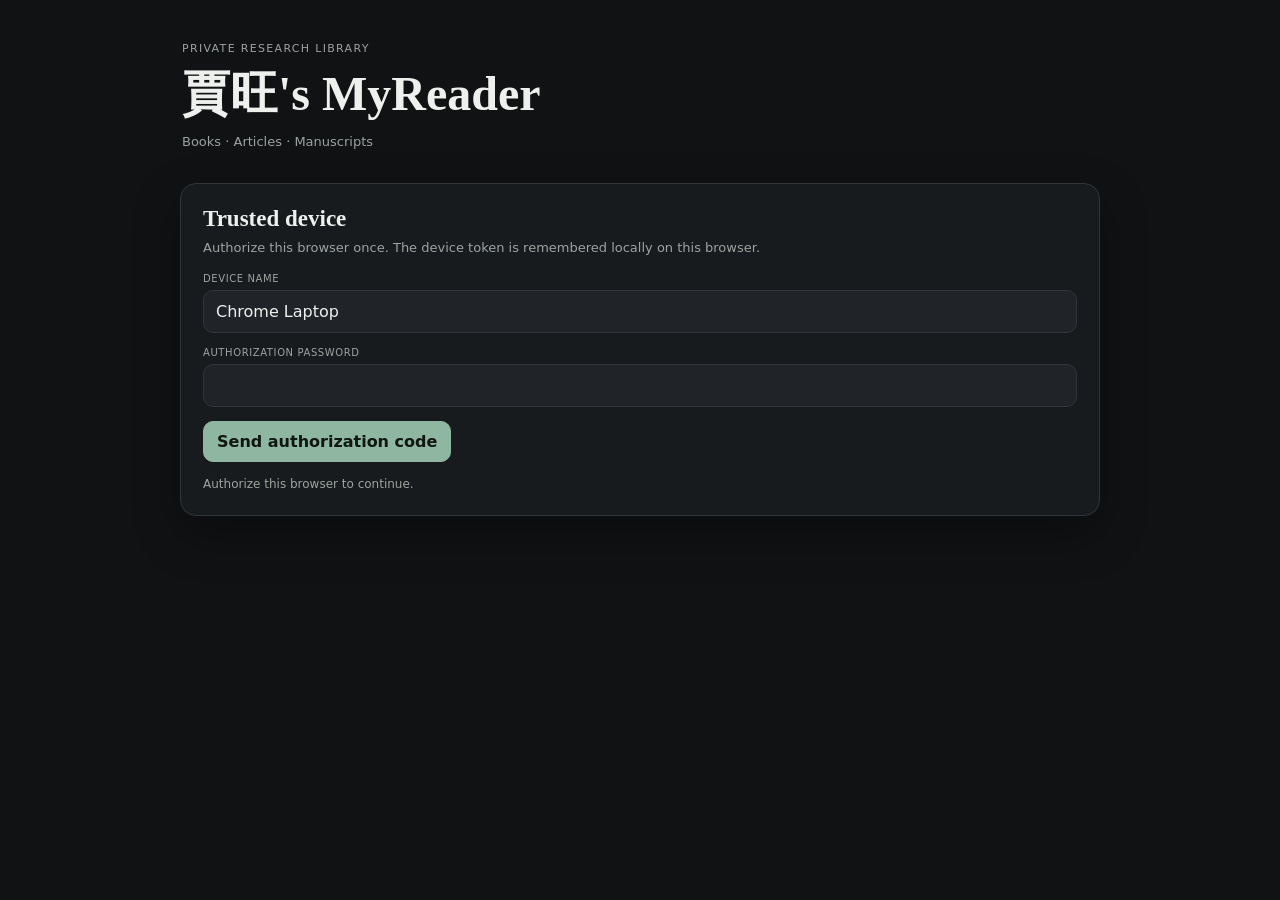
==== index.html @ c9327aa3 "V3 persistent shell and bootstrap warmup" ====
<!doctype html>
<!-- V3_MYREADER_PERSISTENT_SHELL_20261114 -->
<html lang="en">
<head>
  <meta charset="utf-8">
  <meta name="viewport" content="width=device-width,initial-scale=1,viewport-fit=cover">
  <meta name="referrer" content="no-referrer">
  <title>賈旺's MyReader</title>
  <style>
    :root{color-scheme:dark;--bg:#101214;--paper:#181b1e;--paper2:#202428;--ink:#eef0ed;--muted:#9da39f;--line:#30363a;--accent:#8fb6a0;--accent2:#b6d7c2;--danger:#e6a0a0;--shadow:0 18px 48px rgba(0,0,0,.32)}
    *{box-sizing:border-box}
    html,body{margin:0;min-height:100%;background:var(--bg);color:var(--ink)}
    body{font-family:Inter,ui-sans-serif,system-ui,-apple-system,BlinkMacSystemFont,"Segoe UI",sans-serif;padding:24px}
    button,input{font:inherit}
    .shell{width:min(920px,100%);margin:0 auto}
    .hero{padding:18px 2px 20px}
    .eyebrow{font-size:11px;letter-spacing:.12em;text-transform:uppercase;color:var(--muted)}
    h1{font:700 clamp(30px,5vw,48px) Georgia,serif;margin:7px 0 6px}
    .sub{color:var(--muted);font-size:13px;line-height:1.6}
    .card{background:var(--paper);border:1px solid var(--line);border-radius:16px;box-shadow:var(--shadow)}
    .auth{padding:22px;margin-top:10px}
    .auth h2{font:700 23px Georgia,serif;margin:0 0 6px}
    .label{display:block;color:var(--muted);font-size:10px;letter-spacing:.06em;text-transform:uppercase;margin:14px 0 6px}
    input{width:100%;border:1px solid var(--line);border-radius:10px;background:var(--paper2);color:var(--ink);padding:11px 12px;outline:none}
    input:focus{border-color:var(--accent)}
    .actions{display:flex;gap:8px;flex-wrap:wrap;margin-top:14px}
    .btn{display:inline-flex;align-items:center;justify-content:center;border:1px solid var(--line);border-radius:10px;background:var(--paper2);color:var(--ink);padding:10px 13px;text-decoration:none;cursor:pointer}
    .btn:hover,.btn:focus-visible{border-color:var(--accent);outline:none}
    .btn.primary{background:var(--accent);border-color:var(--accent);color:#101713;font-weight:750}
    .btn:disabled{opacity:.55;cursor:default}
    .status{margin-top:13px;color:var(--muted);font-size:12px;line-height:1.55}
    .status.error{color:var(--danger)}
    .workspace{display:none}
    .workspace.show{display:block}
    .topline{display:flex;justify-content:space-between;align-items:center;gap:14px;margin:12px 0 16px}
    .device{font-size:12px;color:var(--muted)}
    .device strong{color:var(--ink)}
    .modules{display:grid;grid-template-columns:repeat(3,1fr);gap:12px}
    .module{display:block;padding:20px;min-height:165px;text-decoration:none;color:var(--ink);transition:transform .15s ease,border-color .15s ease;background:var(--paper)}
    .module:hover{transform:translateY(-2px);border-color:var(--accent)}
    .icon{font-size:32px;margin-bottom:26px}
    .module h3{font:700 22px Georgia,serif;margin:0 0 7px}
    .module p{margin:0;color:var(--muted);font-size:12px;line-height:1.6}
    .note{margin-top:14px;color:var(--muted);font-size:11px;line-height:1.6}
    @media(max-width:700px){body{padding:16px}.modules{grid-template-columns:1fr}.module{min-height:130px}.icon{margin-bottom:18px}}
    .moduleStageV3{display:none;position:fixed;inset:0;z-index:50;background:var(--bg)}
    .moduleStageV3.show{display:block}
    .moduleFrameV3{display:block;width:100%;height:100%;border:0;background:var(--bg)}
    .moduleHomeBtnV3{position:fixed;right:16px;bottom:16px;z-index:80;width:42px;height:42px;border:1px solid var(--line);border-radius:50%;background:rgba(32,36,40,.92);color:var(--ink);font-size:19px;cursor:pointer;box-shadow:var(--shadow)}
    .moduleHomeBtnV3:hover{border-color:var(--accent)}
    body.moduleModeV3{padding:0;overflow:hidden}
  </style>
  <script src="gas-shim.js"></script>
</head>
<body>
  <main class="shell">
    <header class="hero">
      <div class="eyebrow">Private Research Library</div>
      <h1>賈旺's MyReader</h1>
      <div class="sub">Books · Articles · Manuscripts</div>
    </header>

    <section class="card auth" id="authCard">
      <h2>Trusted device</h2>
      <div class="sub">Authorize this browser once. The device token is remembered locally on this browser.</div>

      <div id="requestStep">
        <label class="label" for="deviceName">Device name</label>
        <input id="deviceName" maxlength="80">
        <label class="label" for="devicePassword">Authorization password</label>
        <input id="devicePassword" type="password" autocomplete="current-password">
        <div class="actions">
          <button class="btn primary" id="sendBtn" type="button" onclick="requestCode()">Send authorization code</button>
        </div>
      </div>

      <div id="otpStep" style="display:none">
        <label class="label" for="otp">Authorization code</label>
        <input id="otp" inputmode="numeric" autocomplete="one-time-code" maxlength="5" placeholder="5-digit code">
        <div class="actions">
          <button class="btn primary" id="confirmBtn" type="button" onclick="confirmCode()">Authorize device</button>
          <button class="btn" type="button" onclick="restartPairing()">Back</button>
        </div>
      </div>
      <div class="status" id="status">Checking saved authorization…</div>
    </section>

    <section class="workspace" id="workspace">
      <div class="topline">
        <div class="device">Accessing from <strong id="deviceLabel">Authorized device</strong></div>
        <button class="btn" type="button" onclick="revokeDevice()">Revoke this device</button>
      </div>
      <div class="modules">
        <a class="card module" href="articles.html" onclick="return openModuleV3(this.href)">
          <div class="icon">📄</div>
          <h3>Articles</h3>
          <p>Annotated bibliography, PDF reader, highlights, notes, reading status, and exports.</p>
        </a>
        <a class="card module" href="books.html" onclick="return openModuleV3(this.href)">
          <div class="icon">📚</div>
          <h3>Books</h3>
          <p>Book library, translated pages, sections, highlights, reading progress, and reader PDF.</p>
        </a>
        <a class="card module" href="manuscripts.html" onclick="return openModuleV3(this.href)">
          <div class="icon">📜</div>
          <h3>Manuscripts</h3>
          <p>Research manuscripts, references, submissions, resources, tasks, and project notes.</p>
        </a>
      </div>
      <div class="note">Spreadsheet and Drive remain private. GitHub contains only the frontend code.</div>
    </section>
  </main>

  <section class="moduleStageV3" id="moduleStageV3" aria-hidden="true">
    <iframe class="moduleFrameV3" id="moduleFrameV3" title="MyReader module"></iframe>
    <button class="moduleHomeBtnV3" type="button" onclick="showMyReaderHomeV3()" title="MyReader home" aria-label="MyReader home">⌂</button>
  </section>

<script>
const ACCESS_SENTINEL='__MYREADER_ACCESS__';
let pairingRequestId='';
let warmBootstrapsStartedV3=false;

function detectName(){
  const ua=String(navigator.userAgent||''),p=String(navigator.platform||''),t=Number(navigator.maxTouchPoints||0);
  if(/iPhone/i.test(ua))return'iPhone';
  if(/iPad/i.test(ua)||(p==='MacIntel'&&t>1))return'iPad';
  if(/Android/i.test(ua))return'Android';
  if(/Chrome|CriOS/i.test(ua))return'Chrome Laptop';
  if(/Safari/i.test(ua))return'Safari';
  return'Personal device';
}
function setStatus(text,error=false){
  const el=document.getElementById('status');
  el.textContent=String(text||'');
  el.classList.toggle('error',!!error);
}
function showWorkspace(name){
  document.getElementById('authCard').style.display='none';
  document.getElementById('workspace').classList.add('show');
  document.getElementById('deviceLabel').textContent=String(name||detectName());
  setTimeout(warmBootstrapsV3,350);
}

function warmBootstrapsV3(){
  if(warmBootstrapsStartedV3||!myReaderGetDeviceTokenV1())return;
  warmBootstrapsStartedV3=true;
  google.script.run
    .withSuccessHandler(()=>{})
    .withFailureHandler(()=>{warmBootstrapsStartedV3=false;})
    .myReaderWarmBootstrapsV3(ACCESS_SENTINEL);
}

function openModuleV3(rawUrl){
  if(!myReaderGetDeviceTokenV1())return true;
  let url;
  try{url=new URL(String(rawUrl||''),location.href)}catch(err){return true}
  const stage=document.getElementById('moduleStageV3');
  const frame=document.getElementById('moduleFrameV3');
  if(!stage||!frame)return true;
  frame.src=url.pathname+url.search+url.hash;
  stage.classList.add('show');
  stage.setAttribute('aria-hidden','false');
  document.body.classList.add('moduleModeV3');
  return false;
}

function showMyReaderHomeV3(){
  const stage=document.getElementById('moduleStageV3');
  const frame=document.getElementById('moduleFrameV3');
  if(frame)frame.src='about:blank';
  if(stage){stage.classList.remove('show');stage.setAttribute('aria-hidden','true');}
  document.body.classList.remove('moduleModeV3');
  verifySaved();
}

window.myReaderShellNavigateV3=function(rawUrl){
  let url;
  try{url=new URL(String(rawUrl||''),location.href)}catch(err){return}
  const p=url.pathname.replace(/\/+$/,'');
  if(p==='/myreader'||p==='/myreader/index.html'){showMyReaderHomeV3();return;}
  openModuleV3(url.toString());
};
function showPairing(message){
  document.getElementById('workspace').classList.remove('show');
  document.getElementById('authCard').style.display='block';
  document.getElementById('requestStep').style.display='block';
  document.getElementById('otpStep').style.display='none';
  document.getElementById('deviceName').value=detectName();
  setStatus(message||'Authorize this browser to continue.');
}
function verifySaved(){
  const token=myReaderGetDeviceTokenV1();
  if(!token){showPairing('Authorize this browser to continue.');return}
  setStatus('Checking saved authorization…');
  google.script.run
    .withSuccessHandler(res=>{
      if(res&&res.ok){showWorkspace(res.deviceName||detectName());return}
      showPairing('Saved authorization is no longer active.');
    })
    .withFailureHandler(err=>showPairing(err&&err.message?err.message:String(err)))
    .verifyLiteraturePrivateDeviceV62(token,myReaderFingerprintV1(),ACCESS_SENTINEL);
}
function requestCode(){
  const btn=document.getElementById('sendBtn');
  const name=String(document.getElementById('deviceName').value||'').trim()||detectName();
  const password=String(document.getElementById('devicePassword').value||'');
  if(!password){setStatus('Enter the device authorization password.',true);return}
  btn.disabled=true;btn.textContent='Sending…';
  google.script.run
    .withSuccessHandler(res=>{
      btn.disabled=false;btn.textContent='Send authorization code';
      pairingRequestId=String(res&&res.requestId||'');
      document.getElementById('devicePassword').value='';
      document.getElementById('requestStep').style.display='none';
      document.getElementById('otpStep').style.display='block';
      document.getElementById('otp').focus();
      setStatus(`Code sent to ${String(res&&res.sentTo||'owner email')}.`);
    })
    .withFailureHandler(err=>{
      btn.disabled=false;btn.textContent='Send authorization code';
      setStatus(err&&err.message?err.message:String(err),true);
    })
    .requestLiteratureDevicePairingV62(name,password,myReaderFingerprintV1(),ACCESS_SENTINEL);
}
function confirmCode(){
  const btn=document.getElementById('confirmBtn');
  const otp=String(document.getElementById('otp').value||'').replace(/\D/g,'');
  if(!pairingRequestId){setStatus('Request a new authorization code.',true);return}
  if(!/^\d{5}$/.test(otp)){setStatus('Enter the 5-digit authorization code.',true);return}
  btn.disabled=true;btn.textContent='Authorizing…';
  google.script.run
    .withSuccessHandler(res=>{
      btn.disabled=false;btn.textContent='Authorize device';
      if(!res||!res.deviceToken){setStatus('Device authorization failed.',true);return}
      myReaderSaveDeviceTokenV1(res.deviceToken);
      showWorkspace(res.deviceName||detectName());
    })
    .withFailureHandler(err=>{
      btn.disabled=false;btn.textContent='Authorize device';
      setStatus(err&&err.message?err.message:String(err),true);
    })
    .confirmLiteratureDevicePairingV62(pairingRequestId,otp,ACCESS_SENTINEL);
}
function restartPairing(){
  pairingRequestId='';
  document.getElementById('otp').value='';
  showPairing('Request a new authorization code.');
}
function revokeDevice(){
  const token=myReaderGetDeviceTokenV1();
  if(!token){showPairing();return}
  google.script.run
    .withSuccessHandler(()=>{
      myReaderClearDeviceTokenV1();
      showPairing('This device has been revoked.');
    })
    .withFailureHandler(err=>setStatus(err&&err.message?err.message:String(err),true))
    .revokeLiteratureCurrentDeviceV62(token,myReaderFingerprintV1(),ACCESS_SENTINEL);
}
document.addEventListener('DOMContentLoaded',verifySaved);
</script>
</body>
</html>
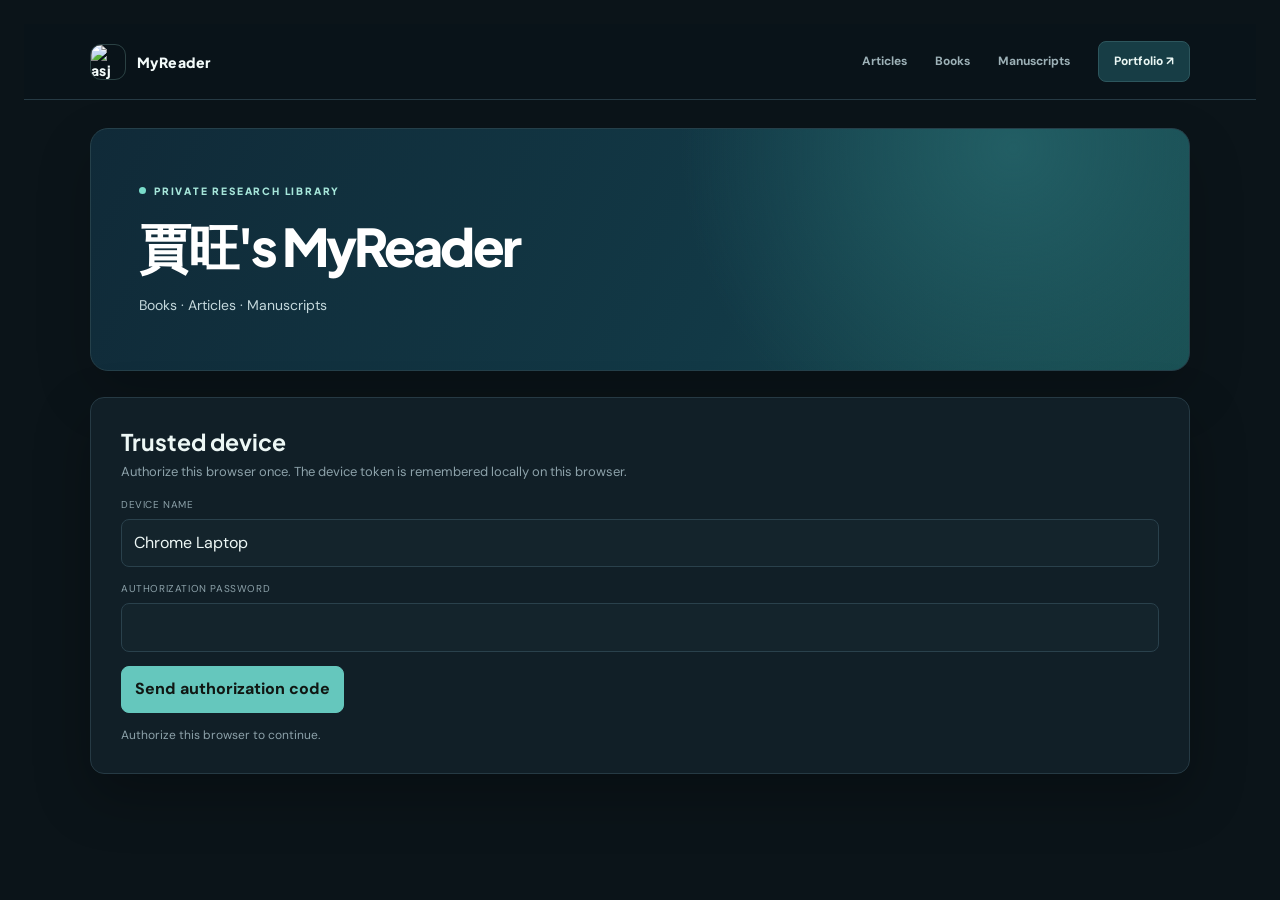
==== commit bea9a7a7: "V5 portfolio dark visual refresh: index.html" ====
--- a/index.html
+++ b/index.html
@@ -1,5 +1,5 @@
 <!doctype html>
-<!-- V3_MYREADER_PERSISTENT_SHELL_20261114 -->
+<!-- V4A_MYREADER_BROWSER_PREFETCH_20261114 -->
 <html lang="en">
 <head>
   <meta charset="utf-8">
@@ -50,9 +50,11 @@
     .moduleHomeBtnV3:hover{border-color:var(--accent)}
     body.moduleModeV3{padding:0;overflow:hidden}
   </style>
-  <script src="gas-shim.js"></script>
+  <script src="gas-shim.js?v=4a"></script>
+  <link rel="stylesheet" href="portfolio-dark.css?v=5">
 </head>
 <body>
+<header class="portfolioTopbarV5"><div class="portfolioTopbarInnerV5"><a class="portfolioBrandV5" href="https://asjwd.github.io/"><img src="/asj-round.png?v=63" alt="asj"><span>MyReader</span></a><nav class="portfolioNavV5"><a href="articles.html" onclick="return openModuleV3(this.href)">Articles</a><a href="books.html" onclick="return openModuleV3(this.href)">Books</a><a href="manuscripts.html" onclick="return openModuleV3(this.href)">Manuscripts</a><a class="portfolioBtnV5" href="https://asjwd.github.io/">Portfolio ↗</a></nav></div></header>
   <main class="shell">
     <header class="hero">
       <div class="eyebrow">Private Research Library</div>
@@ -119,7 +121,7 @@
 <script>
 const ACCESS_SENTINEL='__MYREADER_ACCESS__';
 let pairingRequestId='';
-let warmBootstrapsStartedV3=false;
+let warmBootstrapsStartedV4A=false;
 
 function detectName(){
   const ua=String(navigator.userAgent||''),p=String(navigator.platform||''),t=Number(navigator.maxTouchPoints||0);
@@ -139,16 +141,19 @@
   document.getElementById('authCard').style.display='none';
   document.getElementById('workspace').classList.add('show');
   document.getElementById('deviceLabel').textContent=String(name||detectName());
-  setTimeout(warmBootstrapsV3,350);
-}
-
-function warmBootstrapsV3(){
-  if(warmBootstrapsStartedV3||!myReaderGetDeviceTokenV1())return;
-  warmBootstrapsStartedV3=true;
-  google.script.run
-    .withSuccessHandler(()=>{})
-    .withFailureHandler(()=>{warmBootstrapsStartedV3=false;})
-    .myReaderWarmBootstrapsV3(ACCESS_SENTINEL);
+  setTimeout(warmBootstrapsV4A,180);
+}
+
+function warmBootstrapsV4A(){
+  if(warmBootstrapsStartedV4A||!myReaderGetDeviceTokenV1())return;
+  warmBootstrapsStartedV4A=true;
+  try{
+    if(typeof window.myReaderPrefetchAllV4A==='function'){
+      window.myReaderPrefetchAllV4A();
+      return;
+    }
+  }catch(err){}
+  warmBootstrapsStartedV4A=false;
 }
 
 function openModuleV3(rawUrl){
--- a/portfolio-dark.css
+++ b/portfolio-dark.css
@@ -0,0 +1,71 @@
+/* V5_PORTFOLIO_DARK_THEME_20261114 */
+@import url('https://fonts.googleapis.com/css2?family=DM+Sans:wght@400;500;600;700&family=Plus+Jakarta+Sans:wght@400;500;600;700;800&display=swap');
+:root{
+  --bg:#0b1419!important;
+  --paper:#111f27!important;
+  --paper2:#172832!important;
+  --ink:#edf7f5!important;
+  --muted:#8da2aa!important;
+  --line:#263a44!important;
+  --accent:#65c7bd!important;
+  --accentStrong:#a6e6da!important;
+  --link:#79dcca!important;
+  --chip:#172932!important;
+  --danger:#e49a9a!important;
+  --shadow:0 22px 55px rgba(0,0,0,.28)!important;
+}
+html{background:#0b1419}
+body{background:#0b1419!important;color:var(--ink)!important;font-family:'DM Sans',system-ui,sans-serif!important;line-height:1.55}
+h1,h2,h3,h4,.brand,.brandBtn{font-family:'Plus Jakarta Sans',system-ui,sans-serif!important}
+.topbar{min-height:76px!important;background:rgba(10,20,26,.96)!important;border-bottom:1px solid var(--line)!important;box-shadow:none!important;backdrop-filter:blur(14px)!important}
+.topbar .brandBtn,.topbar .brand{font-weight:800!important;letter-spacing:-.025em!important;color:#f3fbfa!important;display:inline-flex!important;align-items:center!important;gap:11px!important}
+.topbar .brandBtn::before,.topbar .brand::before{content:"";width:34px;height:34px;flex:0 0 34px;border-radius:10px;background:url('/asj-round.png?v=63') center/cover no-repeat;border:1px solid rgba(166,230,218,.22);box-shadow:0 8px 22px rgba(0,0,0,.2)}
+.topbar a,.topbar button{transition:border-color .16s ease,color .16s ease,background .16s ease,transform .16s ease}
+.topbar a:hover,.topbar button:hover{color:var(--accentStrong)!important}
+input,select,textarea{background:#14242c!important;color:var(--ink)!important;border-color:#2a414c!important;border-radius:8px!important}
+input:focus,select:focus,textarea:focus{border-color:var(--accent)!important;box-shadow:0 0 0 2px rgba(101,199,189,.1)!important}
+button,.btn,.miniBtn{border-radius:8px!important}
+.modal,.modalCard,.dialog,.drawer,.popover{--paper:#111f27;--paper2:#172832}
+.surfaceNavV196 a,.surfaceNav a{border:1px solid transparent!important;border-radius:8px!important;min-width:38px;min-height:38px;display:inline-flex!important;align-items:center!important;justify-content:center!important}
+.surfaceNavV196 a.active,.surfaceNav a.active{background:#17333b!important;border-color:#31515a!important}
+.surfaceNavV196 a:hover,.surfaceNav a:hover{background:#142b33!important;border-color:#31515a!important}
+.deviceGateCard{background:#111f27!important;border:1px solid var(--line)!important;box-shadow:var(--shadow)!important;border-radius:16px!important}
+.deviceGateBrand{font-family:'Plus Jakarta Sans',system-ui,sans-serif!important;letter-spacing:-.03em!important}
+.toast{border-radius:9px!important}
+@media(max-width:620px){
+ .topbar{min-height:66px!important}
+ .topbar .brandBtn::before,.topbar .brand::before{width:30px;height:30px;flex-basis:30px}
+}
+
+/* MyReader home — dark counterpart of the main portfolio. */
+.portfolioTopbarV5{height:76px;position:sticky;top:0;z-index:45;background:rgba(10,20,26,.97);border-bottom:1px solid #263a44;backdrop-filter:blur(14px)}
+.portfolioTopbarInnerV5{width:min(1100px,calc(100% - 48px));height:100%;margin:auto;display:flex;align-items:center;justify-content:space-between;gap:24px}
+.portfolioBrandV5{display:flex;align-items:center;gap:11px;color:#f3fbfa;text-decoration:none;font:800 14px 'Plus Jakarta Sans',system-ui,sans-serif;letter-spacing:.03em}
+.portfolioBrandV5 img{width:36px;height:36px;border-radius:11px;border:1px solid rgba(166,230,218,.22)}
+.portfolioNavV5{display:flex;align-items:center;gap:28px;font-size:12px;font-weight:700;color:#9db1b7}
+.portfolioNavV5 a{color:inherit;text-decoration:none}
+.portfolioNavV5 a:hover{color:#a6e6da}
+.portfolioNavV5 .portfolioBtnV5{padding:10px 15px;border-radius:8px;background:#173d45;color:#eaf7f4;border:1px solid #2d565d}
+body>.shell,body>main.shell{width:min(1100px,calc(100% - 48px));margin:auto}
+body>main.shell>.hero{margin:28px 0 0;padding:56px 48px 54px;border:1px solid #25404a;border-radius:18px;background:radial-gradient(circle at 84% 8%,#225e64 0%,transparent 35%),linear-gradient(115deg,#102a38,#123946 60%,#194f52);box-shadow:0 22px 55px rgba(0,0,0,.18)}
+body>main.shell>.hero .eyebrow{color:#a6e6da!important;font:800 10px 'Plus Jakarta Sans',system-ui,sans-serif;letter-spacing:.18em;text-transform:uppercase}
+body>main.shell>.hero .eyebrow::before{content:"";display:inline-block;width:7px;height:7px;border-radius:50%;background:#79dcca;margin-right:8px;vertical-align:1px}
+body>main.shell>.hero h1{font:800 clamp(34px,5vw,52px) 'Plus Jakarta Sans',system-ui,sans-serif!important;letter-spacing:-.055em;margin:16px 0 9px;color:#fff}
+body>main.shell>.hero .sub{color:#c4d8dc!important;font-size:14px}
+body>main.shell>.auth{margin-top:26px;padding:29px 30px;background:#111f27!important;border:1px solid #263a44!important;border-radius:14px!important}
+body>main.shell>.workspace{padding:32px 0 70px}
+body>main.shell .modules{gap:18px!important}
+body>main.shell .module{min-height:190px!important;padding:25px!important;background:#111f27!important;border:1px solid #263a44!important;border-radius:14px!important;box-shadow:none!important}
+body>main.shell .module:hover{transform:translateY(-3px)!important;border-color:#3a6668!important;box-shadow:0 22px 55px rgba(0,0,0,.22)!important}
+body>main.shell .module .icon{width:46px;height:46px;display:grid;place-items:center;margin:0 0 28px!important;border-radius:11px;background:#17343c;border:1px solid #2b5057;font-size:22px!important}
+body>main.shell .module h3{font:800 19px 'Plus Jakarta Sans',system-ui,sans-serif!important;letter-spacing:-.035em}
+body>main.shell .module p{color:#8fa5ad!important;line-height:1.7}
+body>main.shell .topline{padding:0 2px}
+body>main.shell .note{color:#718991!important}
+@media(max-width:700px){
+ .portfolioTopbarInnerV5{width:min(100% - 28px,1100px)}
+ .portfolioNavV5 a:not(.portfolioBtnV5){display:none}
+ body>.shell,body>main.shell{width:min(100% - 28px,1100px)}
+ body>main.shell>.hero{padding:38px 24px 36px;border-radius:15px}
+ body>main.shell .module{min-height:150px!important}
+}
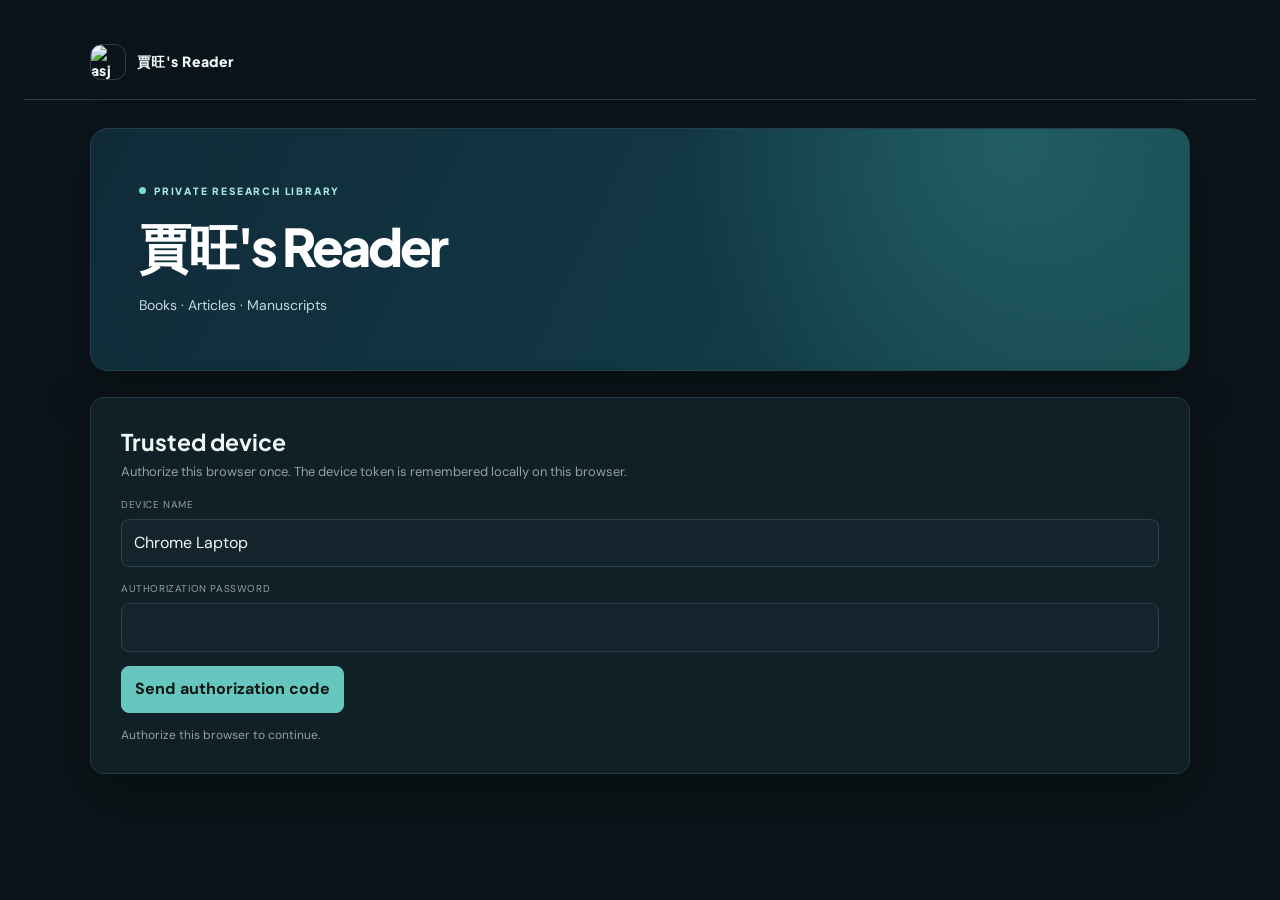
==== commit b1bef070: "V6 unify Reader branding and remove homepage nav/home floater" ====
--- a/index.html
+++ b/index.html
@@ -5,7 +5,7 @@
   <meta charset="utf-8">
   <meta name="viewport" content="width=device-width,initial-scale=1,viewport-fit=cover">
   <meta name="referrer" content="no-referrer">
-  <title>賈旺's MyReader</title>
+  <title>賈旺's Reader</title>
   <style>
     :root{color-scheme:dark;--bg:#101214;--paper:#181b1e;--paper2:#202428;--ink:#eef0ed;--muted:#9da39f;--line:#30363a;--accent:#8fb6a0;--accent2:#b6d7c2;--danger:#e6a0a0;--shadow:0 18px 48px rgba(0,0,0,.32)}
     *{box-sizing:border-box}
@@ -51,14 +51,14 @@
     body.moduleModeV3{padding:0;overflow:hidden}
   </style>
   <script src="gas-shim.js?v=4a"></script>
-  <link rel="stylesheet" href="portfolio-dark.css?v=5">
+  <link rel="stylesheet" href="portfolio-dark.css?v=6">
 </head>
 <body>
-<header class="portfolioTopbarV5"><div class="portfolioTopbarInnerV5"><a class="portfolioBrandV5" href="https://asjwd.github.io/"><img src="/asj-round.png?v=63" alt="asj"><span>MyReader</span></a><nav class="portfolioNavV5"><a href="articles.html" onclick="return openModuleV3(this.href)">Articles</a><a href="books.html" onclick="return openModuleV3(this.href)">Books</a><a href="manuscripts.html" onclick="return openModuleV3(this.href)">Manuscripts</a><a class="portfolioBtnV5" href="https://asjwd.github.io/">Portfolio ↗</a></nav></div></header>
+<header class="portfolioTopbarV5"><div class="portfolioTopbarInnerV5"><a class="portfolioBrandV5" href="index.html"><img src="/asj-round.png?v=63" alt="asj"><span>賈旺's Reader</span></a></div></header>
   <main class="shell">
     <header class="hero">
       <div class="eyebrow">Private Research Library</div>
-      <h1>賈旺's MyReader</h1>
+      <h1>賈旺's Reader</h1>
       <div class="sub">Books · Articles · Manuscripts</div>
     </header>
 
@@ -115,7 +115,6 @@
 
   <section class="moduleStageV3" id="moduleStageV3" aria-hidden="true">
     <iframe class="moduleFrameV3" id="moduleFrameV3" title="MyReader module"></iframe>
-    <button class="moduleHomeBtnV3" type="button" onclick="showMyReaderHomeV3()" title="MyReader home" aria-label="MyReader home">⌂</button>
   </section>
 
 <script>
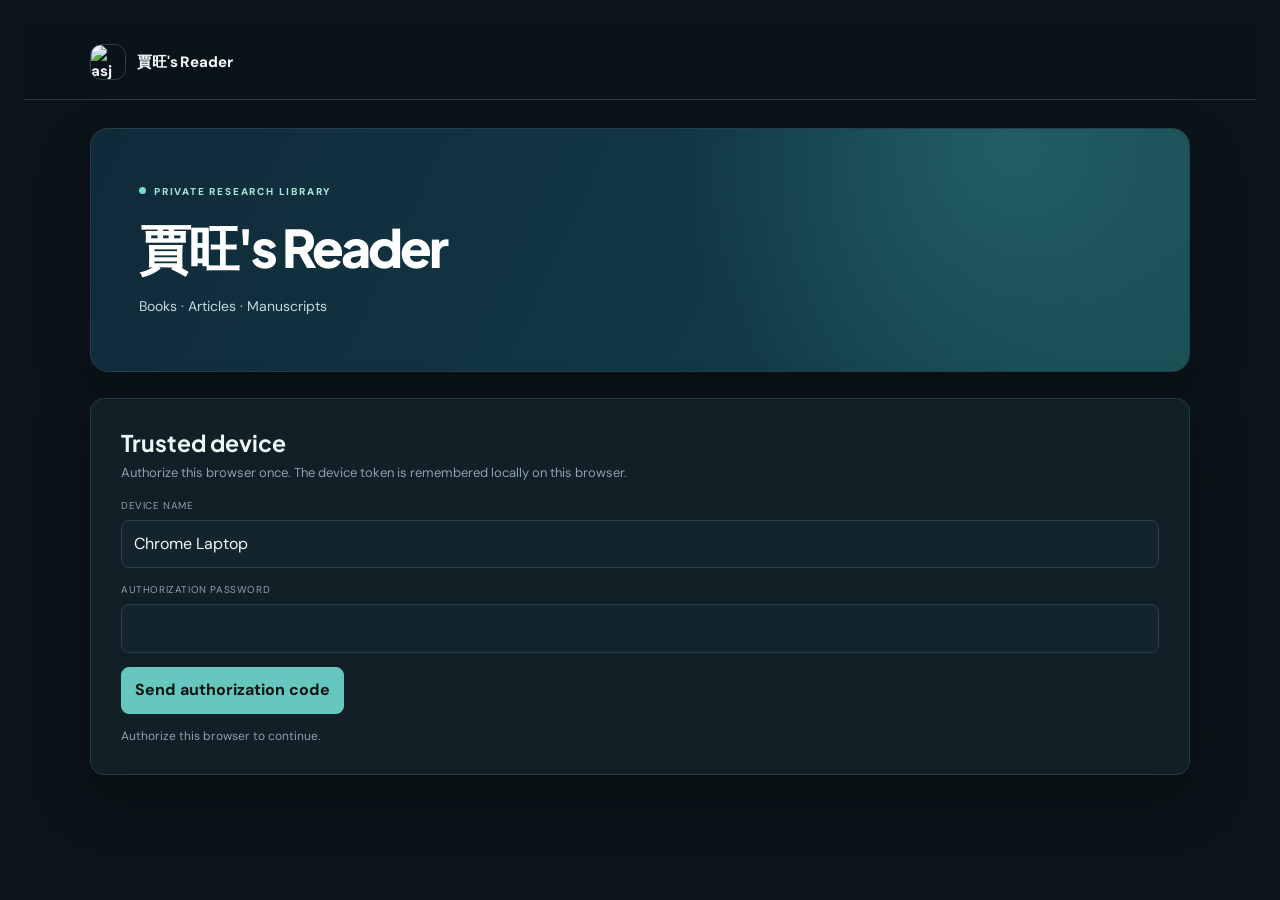
==== commit 088d8b90: "V6 finish Reader/Work naming consistency" ====
--- a/index.html
+++ b/index.html
@@ -114,7 +114,7 @@
   </main>
 
   <section class="moduleStageV3" id="moduleStageV3" aria-hidden="true">
-    <iframe class="moduleFrameV3" id="moduleFrameV3" title="MyReader module"></iframe>
+    <iframe class="moduleFrameV3" id="moduleFrameV3" title="Reader module"></iframe>
   </section>
 
 <script>
--- a/portfolio-dark.css
+++ b/portfolio-dark.css
@@ -1,4 +1,4 @@
-/* V5_PORTFOLIO_DARK_THEME_20261114 */
+/* V6_UNIFIED_READER_WORK_THEME_20261115 */
 @import url('https://fonts.googleapis.com/css2?family=DM+Sans:wght@400;500;600;700&family=Plus+Jakarta+Sans:wght@400;500;600;700;800&display=swap');
 :root{
   --bg:#0b1419!important;
@@ -69,3 +69,20 @@
  body>main.shell>.hero{padding:38px 24px 36px;border-radius:15px}
  body>main.shell .module{min-height:150px!important}
 }
+
+/* V6 — unified Reader/Work visual language */
+body,button,input,select,textarea{font-family:'DM Sans',system-ui,sans-serif!important}
+body *{font-family:'DM Sans',system-ui,sans-serif!important}
+h1,h2,h3,h4,h5,h6,
+.brand,.brandBtn,.portfolioBrandV5,
+[class*="Title"],[class*="title"],
+[class*="Heading"],[class*="heading"],
+.accTitle,.rowTitle,.courseTitle,.assignmentTitle,.manageTitle,
+.deviceGateBrand,.modalHead h3,.sectionHead h3{
+  font-family:'Plus Jakarta Sans',system-ui,sans-serif!important
+}
+code,pre,kbd,samp,.mono{font-family:ui-monospace,SFMono-Regular,Menlo,Consolas,monospace!important}
+.portfolioTopbarInnerV5{justify-content:flex-start!important}
+.portfolioBrandV5{font-size:15px!important;letter-spacing:-.01em!important}
+.portfolioNavV5{display:none!important}
+.moduleHomeBtnV3{display:none!important}
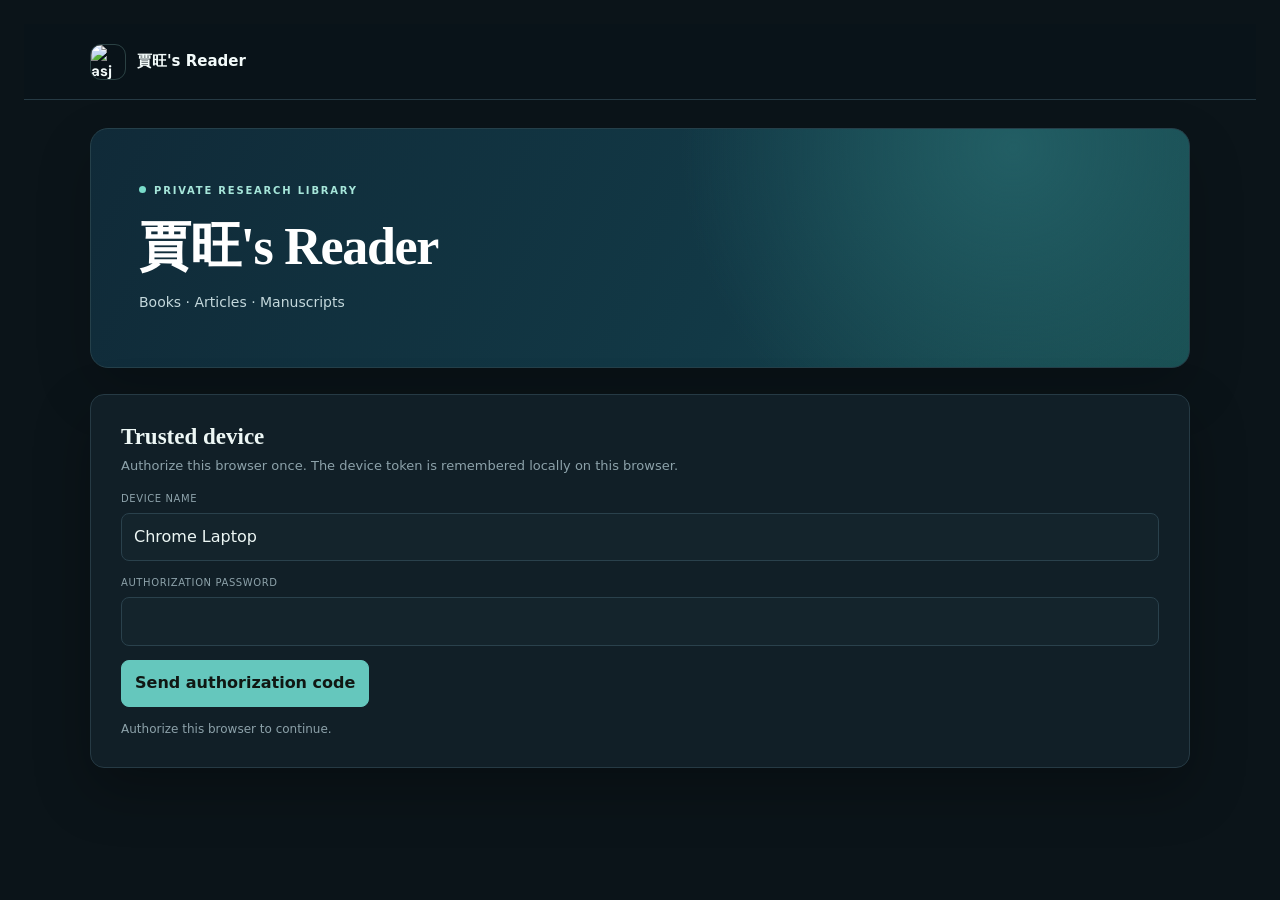
==== commit d70707cb: "V7 bust typography cache: index.html" ====
--- a/index.html
+++ b/index.html
@@ -46,12 +46,10 @@
     .moduleStageV3{display:none;position:fixed;inset:0;z-index:50;background:var(--bg)}
     .moduleStageV3.show{display:block}
     .moduleFrameV3{display:block;width:100%;height:100%;border:0;background:var(--bg)}
-    .moduleHomeBtnV3{position:fixed;right:16px;bottom:16px;z-index:80;width:42px;height:42px;border:1px solid var(--line);border-radius:50%;background:rgba(32,36,40,.92);color:var(--ink);font-size:19px;cursor:pointer;box-shadow:var(--shadow)}
-    .moduleHomeBtnV3:hover{border-color:var(--accent)}
     body.moduleModeV3{padding:0;overflow:hidden}
   </style>
   <script src="gas-shim.js?v=4a"></script>
-  <link rel="stylesheet" href="portfolio-dark.css?v=6">
+  <link rel="stylesheet" href="portfolio-dark.css?v=7">
 </head>
 <body>
 <header class="portfolioTopbarV5"><div class="portfolioTopbarInnerV5"><a class="portfolioBrandV5" href="index.html"><img src="/asj-round.png?v=63" alt="asj"><span>賈旺's Reader</span></a></div></header>
--- a/portfolio-dark.css
+++ b/portfolio-dark.css
@@ -1,4 +1,4 @@
-/* V6_UNIFIED_READER_WORK_THEME_20261115 */
+/* V7_GSCRIPT_FONT_PARITY_20261115 */
 @import url('https://fonts.googleapis.com/css2?family=DM+Sans:wght@400;500;600;700&family=Plus+Jakarta+Sans:wght@400;500;600;700;800&display=swap');
 :root{
   --bg:#0b1419!important;
@@ -86,3 +86,40 @@
 .portfolioBrandV5{font-size:15px!important;letter-spacing:-.01em!important}
 .portfolioNavV5{display:none!important}
 .moduleHomeBtnV3{display:none!important}
+
+/* V7 — match original Apps Script typography */
+body,button,input,select,textarea,
+p,span,label,a,small,div,td,th,
+.muted,.sub,.note,.device,.deviceFooter,.workStatusV1,.workLabelV1{
+  font-family:Inter,ui-sans-serif,system-ui,-apple-system,BlinkMacSystemFont,"Segoe UI",sans-serif!important;
+}
+h1,h2,h3,h4,h5,h6,
+.brand,.brandBtn,.portfolioBrandV5,.workBrandV1,
+.deviceGateBrand,.modalHead h3,.sectionHead h3,
+.accTitle,.rowTitle,.courseTitle,.assignmentTitle,.manageTitle,
+[class*="Title"],[class*="title"]{
+  font-family:Georgia,"Times New Roman",serif!important;
+  letter-spacing:normal!important;
+}
+body>main.shell>.hero h1,
+.workHeroV1 h1{
+  font-family:Georgia,"Times New Roman",serif!important;
+  font-weight:700!important;
+  letter-spacing:-.025em!important;
+}
+body>main.shell .module h3,
+.workCardV1 h3{
+  font-family:Georgia,"Times New Roman",serif!important;
+  font-weight:700!important;
+  letter-spacing:normal!important;
+}
+.portfolioBrandV5,.workBrandV1{
+  font-family:Georgia,"Times New Roman",serif!important;
+  font-weight:700!important;
+  letter-spacing:0!important;
+}
+.topbar .brandBtn,.topbar .brand{
+  font-family:Georgia,"Times New Roman",serif!important;
+  font-weight:700!important;
+  letter-spacing:0!important;
+}
